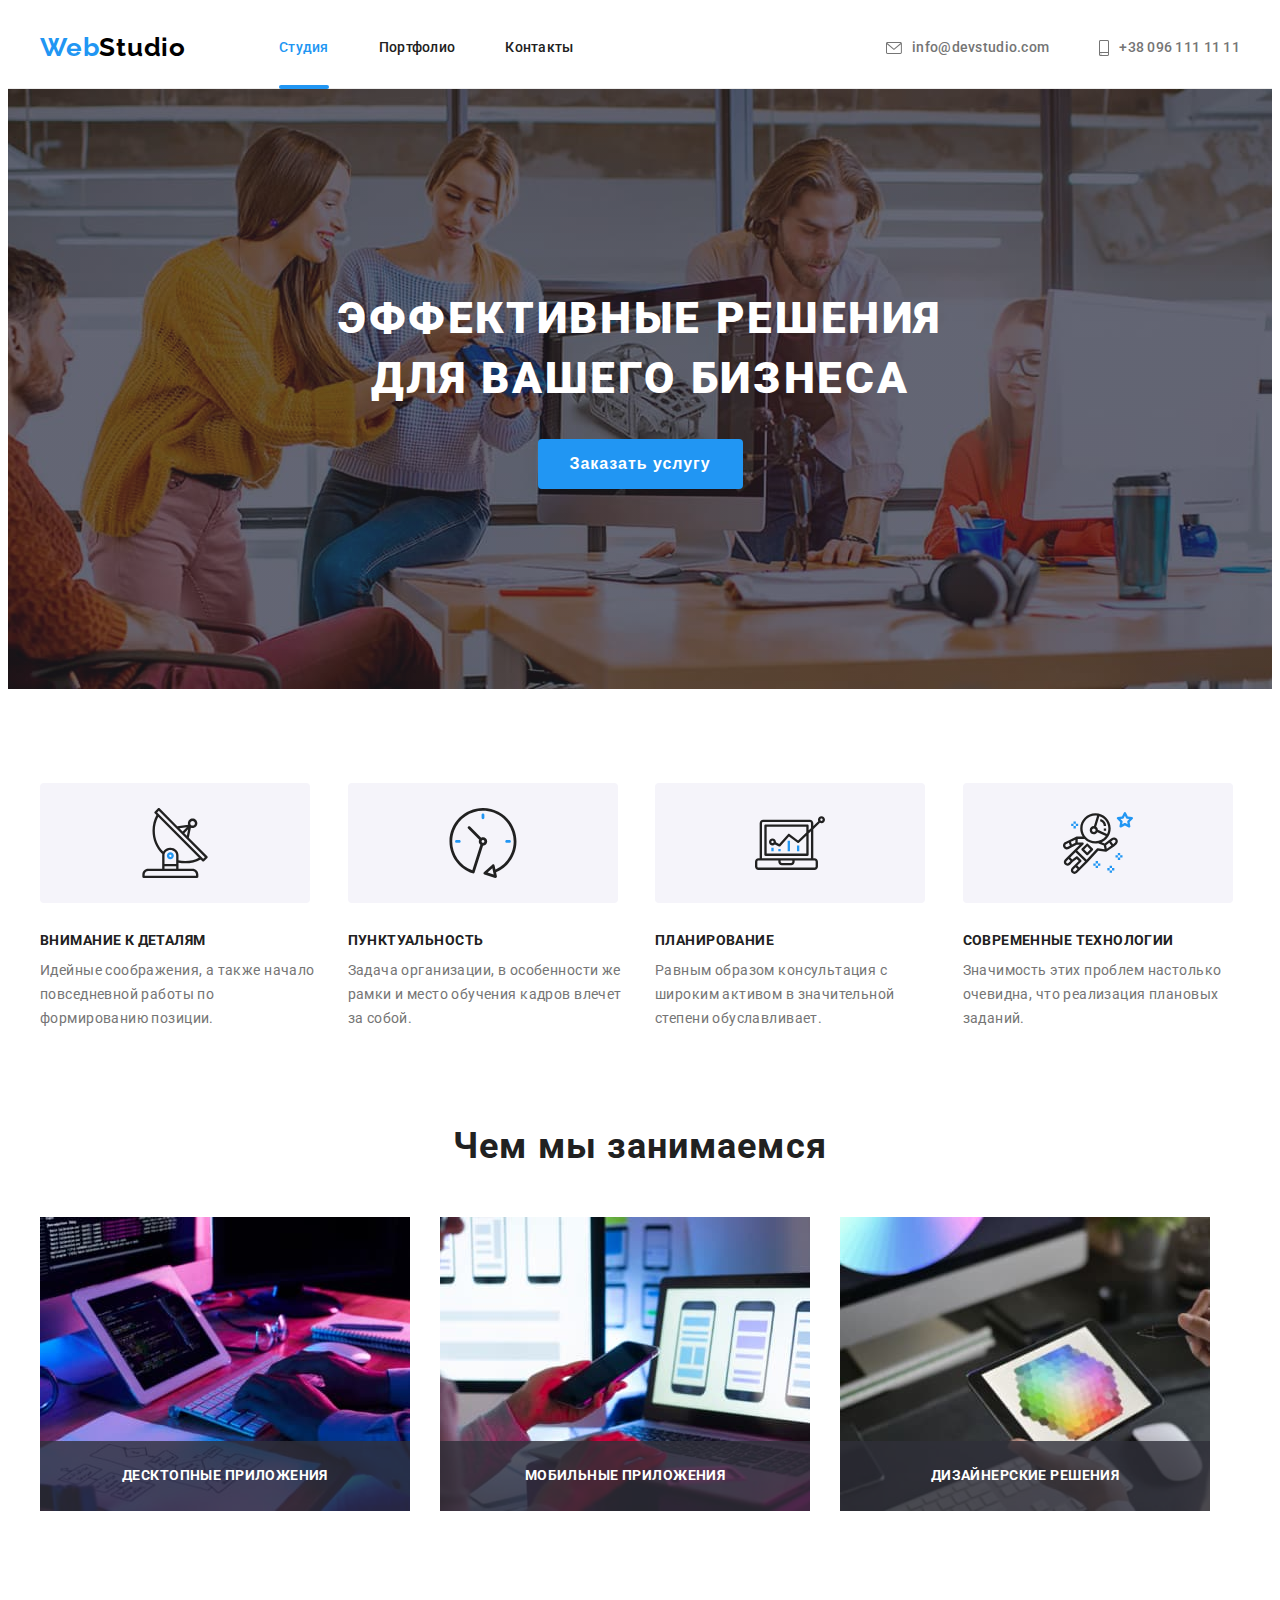
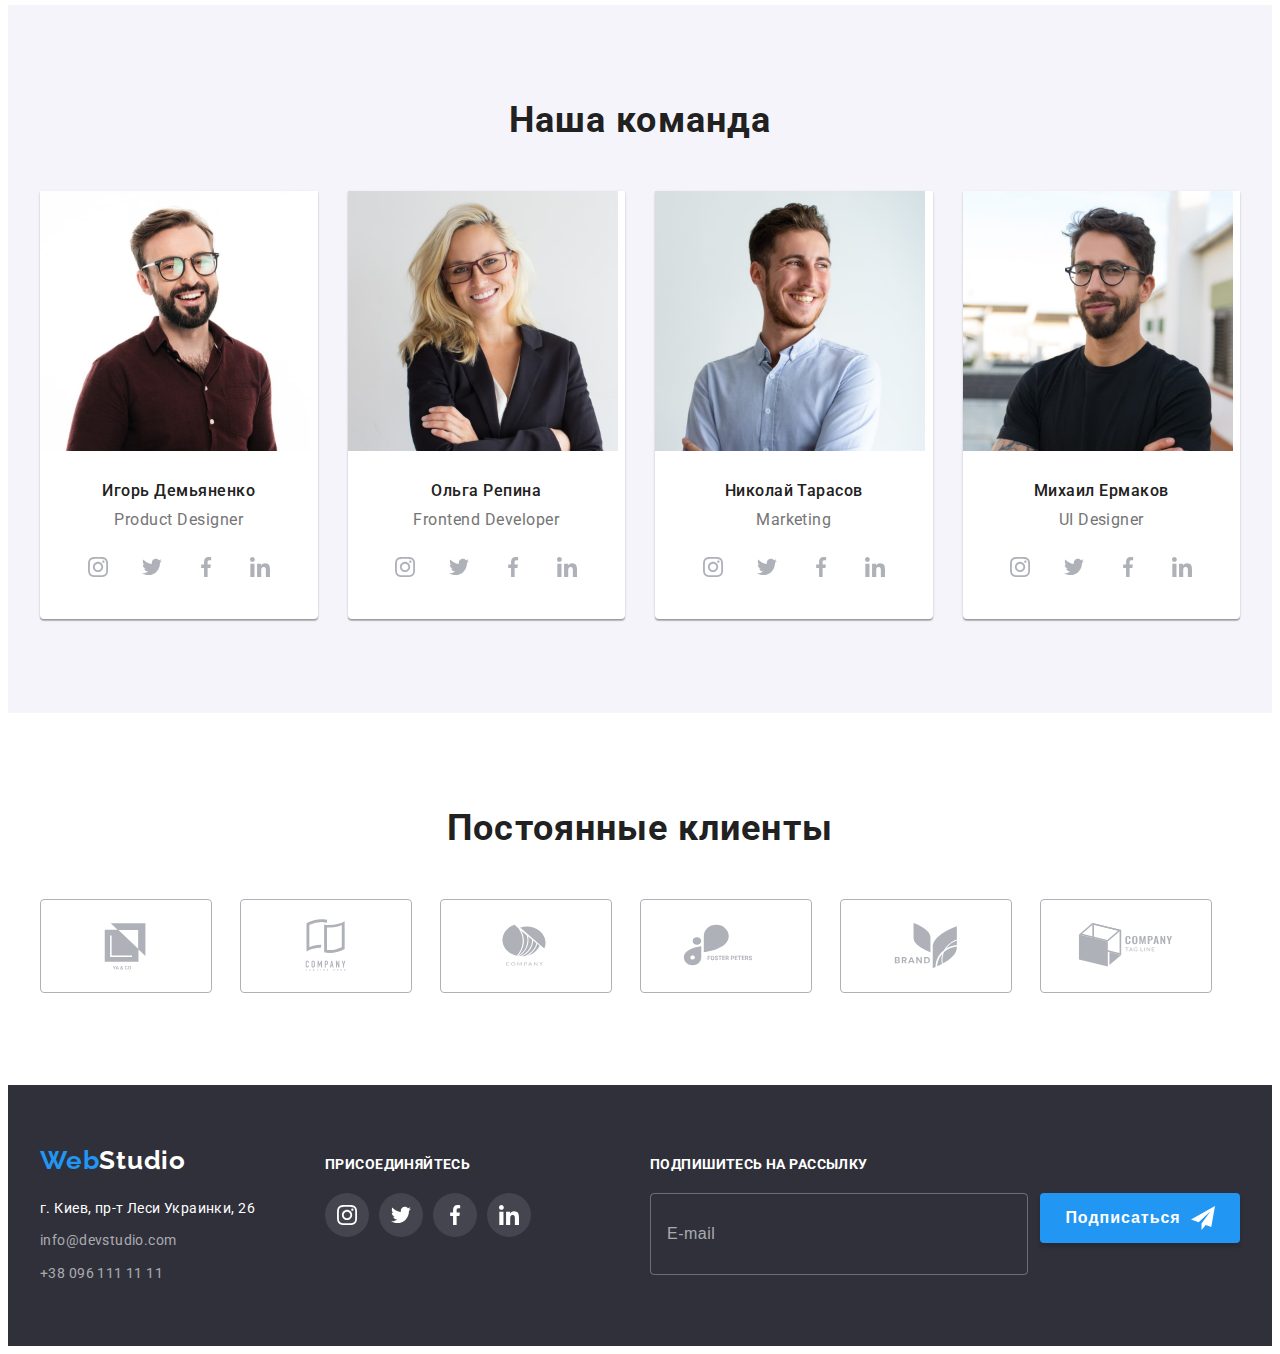
==== index.html @ 914896f3 "Добавляет Sass и BEM" ====
<!DOCTYPE html>
<html lang="ru">
  <head>
    <meta charset="UTF-8" />
    <meta http-equiv="X-UA-Compatible" content="IE=edge" />
    <meta name="viewport" content="width=device-width, initial-scale=1.0" />
    <title>Студия</title>
    <link rel="preconnect" href="https://fonts.googleapis.com" />
    <link rel="preconnect" href="https://fonts.gstatic.com" crossorigin />
    <link
      href="https://fonts.googleapis.com/css2?family=Raleway:wght@700&family=Roboto:wght@400;500;700;900&display=swap"
      rel="stylesheet"
    />
    <link
      rel="stylesheet"
      href="https://cdnjs.cloudflare.com/ajax/libs/modern-normalize/1.1.0/modern-normalize.min.css"
      integrity="sha512-wpPYUAdjBVSE4KJnH1VR1HeZfpl1ub8YT/NKx4PuQ5NmX2tKuGu6U/JRp5y+Y8XG2tV+wKQpNHVUX03MfMFn9Q=="
      crossorigin="anonymous"
      referrerpolicy="no-referrer"
    />

    <link rel="stylesheet" href="./css/main.min.css" />
  </head>
  <body>
    <!--Шапка сайта-->

    <header class="header">
      <div class="container header-container">
        <nav class="navigation">
          <a href="./index.html" lang="en" class="logo logo__header link">
            Web<span class="logo__header--black">Studio</span>
          </a>
          <ul class="navigation__list">
            <li class="navigation__item">
              <a class="navigation__link navigation__link--current link" href="./index.html"
                >Студия</a
              >
            </li>
            <li class="navigation__item">
              <a class="navigation__link link" href="./portfolio.html">Портфолио</a>
            </li>
            <li class="navigation__item">
              <a class="navigation__link link" href="">Контакты</a>
            </li>
          </ul>
        </nav>

        <ul class="contacts-header">
          <li class="contacts-header__item">
            <a class="contacts-header__link link" href="mailto:info@devstudio.com">
              <svg class="contacts-header__icon" width="16" height="12">
                <use href="./images/icons.svg#icon-envelope"></use>
              </svg>
              info@devstudio.com
            </a>
          </li>
          <li class="contacts-header__item">
            <a class="contacts-header__link link" href="tel:+380961111111">
              <svg class="contacts-header__icon" width="10" height="16">
                <use href="./images/icons.svg#icon-smartphone"></use>
              </svg>
              +38 096 111 11 11
            </a>
          </li>
        </ul>
      </div>
    </header>

    <main>
      <!--Герой-->
      <section class="hero">
        <div class="hero__container container">
          <h1 class="hero__title">Эффективные решения для вашего бизнеса</h1>
          <button class="hero__button btn" type="button" data-modal-open>Заказать услугу</button>
        </div>
      </section>

      <!--Наши преимущества-->
      <section class="advantage section">
        <div class="container">
          <h2 class="visually-hidden">Наши преимущества</h2>
          <ul class="advantage__list">
            <li class="advantage__item">
              <div class="advantage__thumb">
                <svg width="70" height="70">
                  <use href="./images/icons.svg#icon-antenna"></use>
                </svg>
              </div>

              <h3 class="advantage__title">Внимание к деталям</h3>
              <p class="advantage__text">
                Идейные соображения, а также начало повседневной работы по формированию позиции.
              </p>
            </li>
            <li class="advantage__item">
              <div class="advantage__thumb">
                <svg width="70" height="70">
                  <use href="./images/icons.svg#icon-clock"></use>
                </svg>
              </div>
              <h3 class="advantage__title">Пунктуальность</h3>
              <p class="advantage__text">
                Задача организации, в особенности же рамки и место обучения кадров влечет за собой.
              </p>
            </li>
            <li class="advantage__item">
              <div class="advantage__thumb">
                <svg width="70" height="70">
                  <use href="./images/icons.svg#icon-diagram"></use>
                </svg>
              </div>
              <h3 class="advantage__title">Планирование</h3>
              <p class="advantage__text">
                Равным образом консультация с широким активом в значительной степени обуславливает.
              </p>
            </li>
            <li class="advantage__item">
              <div class="advantage__thumb">
                <svg width="70" height="70">
                  <use href="./images/icons.svg#icon-astronaut"></use>
                </svg>
              </div>
              <h3 class="advantage__title">Современные технологии</h3>
              <p class="advantage__text">
                Значимость этих проблем настолько очевидна, что реализация плановых заданий.
              </p>
            </li>
          </ul>
        </div>
      </section>

      <!--Чем мы занимаемся-->
      <section class="activity section">
        <div class="container">
          <h2 class="activity__title title">Чем мы занимаемся</h2>
          <ul class="activity__list">
            <li class="activity__item">
              <div class="activity__thumb">
                <img
                  src="./images/img-1.jpg"
                  alt="Разработчик набирает код на клавиатуре"
                  width="370"
                  height="294"
                />

                <p class="activity__text">Десктопные приложения</p>
              </div>
            </li>
            <li class="activity__item">
              <div class="activity__thumb">
                <img
                  src="./images/img-2.jpg"
                  alt="Сотрудник работает с телефоном и ноутбуком"
                  width="370"
                  height="294"
                />

                <p class="activity__text">Мобильные приложения</p>
              </div>
            </li>
            <li class="activity__item">
              <div class="activity__thumb">
                <img
                  src="./images/img-3.jpg"
                  alt="Сотрудник работает с планшетом"
                  width="370"
                  height="294"
                />

                <p class="activity__text">Дизайнерские решения</p>
              </div>
            </li>
          </ul>
        </div>
      </section>

      <!--Наша команда-->
      <section class="team section">
        <div class="container">
          <h2 class="team__title title">Наша команда</h2>
          <ul class="employees">
            <li class="employees__item">
              <img
                src="./images/img-employee-1.jpg"
                alt="Сотрудник Игорь Демьяненко"
                width="270"
                height="260"
              />

              <div class="employees__wrapper">
                <h3 class="employees__title">Игорь Демьяненко</h3>
                <p class="employees__text" lang="en">Product Designer</p>
                <ul class="social">
                  <li class="social__item">
                    <a href="" class="social__link social__link--team link">
                      <svg class="social__icon" width="20" height="20">
                        <use href="./images/icons.svg#icon-instagram"></use>
                      </svg>
                    </a>
                  </li>
                  <li class="social__item">
                    <a href="" class="social__link social__link--team link">
                      <svg class="social__icon" width="20" height="20">
                        <use href="./images/icons.svg#icon-twitter"></use>
                      </svg>
                    </a>
                  </li>
                  <li class="social__item">
                    <a href="" class="social__link social__link--team link">
                      <svg class="social__icon" width="20" height="20">
                        <use href="./images/icons.svg#icon-facebook"></use>
                      </svg>
                    </a>
                  </li>
                  <li class="social__item">
                    <a href="" class="social__link social__link--team link">
                      <svg class="social__icon" width="20" height="20">
                        <use href="./images/icons.svg#icon-linkedin"></use>
                      </svg>
                    </a>
                  </li>
                </ul>
              </div>
            </li>

            <li class="employees__item">
              <img
                src="./images/img-employee-2.jpg"
                alt="Сотрудник Ольга Репина"
                width="270"
                height="260"
              />

              <div class="employees__wrapper">
                <h3 class="employees__title">Ольга Репина</h3>
                <p class="employees__text" lang="en">Frontend Developer</p>
                <ul class="social">
                  <li class="social__item">
                    <a href="" class="social__link social__link--team link">
                      <svg class="social__icon" width="20" height="20">
                        <use href="./images/icons.svg#icon-instagram"></use>
                      </svg>
                    </a>
                  </li>
                  <li class="social__item">
                    <a href="" class="social__link social__link--team link">
                      <svg class="social__icon" width="20" height="20">
                        <use href="./images/icons.svg#icon-twitter"></use>
                      </svg>
                    </a>
                  </li>
                  <li class="social__item">
                    <a href="" class="social__link social__link--team link">
                      <svg class="social__icon" width="20" height="20">
                        <use href="./images/icons.svg#icon-facebook"></use>
                      </svg>
                    </a>
                  </li>
                  <li class="social__item">
                    <a href="" class="social__link social__link--team link">
                      <svg class="social__icon" width="20" height="20">
                        <use href="./images/icons.svg#icon-linkedin"></use>
                      </svg>
                    </a>
                  </li>
                </ul>
              </div>
            </li>

            <li class="employees__item">
              <img
                src="./images/img-employee-3.jpg"
                alt="Сотрудник Николай Тарасов"
                width="270"
                height="260"
              />

              <div class="employees__wrapper">
                <h3 class="employees__title">Николай Тарасов</h3>
                <p class="employees__text" lang="en">Marketing</p>
                <ul class="social">
                  <li class="social__item">
                    <a href="" class="social__link social__link--team link">
                      <svg class="social__icon" width="20" height="20">
                        <use href="./images/icons.svg#icon-instagram"></use>
                      </svg>
                    </a>
                  </li>
                  <li class="social__item">
                    <a href="" class="social__link social__link--team link">
                      <svg class="social__icon" width="20" height="20">
                        <use href="./images/icons.svg#icon-twitter"></use>
                      </svg>
                    </a>
                  </li>
                  <li class="social__item">
                    <a href="" class="social__link social__link--team link">
                      <svg class="social__icon" width="20" height="20">
                        <use href="./images/icons.svg#icon-facebook"></use>
                      </svg>
                    </a>
                  </li>
                  <li class="social__item">
                    <a href="" class="social__link social__link--team link">
                      <svg class="social__icon" width="20" height="20">
                        <use href="./images/icons.svg#icon-linkedin"></use>
                      </svg>
                    </a>
                  </li>
                </ul>
              </div>
            </li>

            <li class="employees__item">
              <img
                src="./images/img-employee-4.jpg"
                alt="Сотрудник Михаил Ермаков"
                width="270"
                height="260"
              />
              <div class="employees__wrapper">
                <h3 class="employees__title">Михаил Ермаков</h3>
                <p class="employees__text" lang="en">UI Designer</p>
                <ul class="social">
                  <li class="social__item">
                    <a href="" class="social__link social__link--team link">
                      <svg class="social__icon" width="20" height="20">
                        <use href="./images/icons.svg#icon-instagram"></use>
                      </svg>
                    </a>
                  </li>
                  <li class="social__item">
                    <a href="" class="social__link social__link--team link">
                      <svg class="social__icon" width="20" height="20">
                        <use href="./images/icons.svg#icon-twitter"></use>
                      </svg>
                    </a>
                  </li>
                  <li class="social__item">
                    <a href="" class="social__link social__link--team link">
                      <svg class="social__icon" width="20" height="20">
                        <use href="./images/icons.svg#icon-facebook"></use>
                      </svg>
                    </a>
                  </li>
                  <li class="social__item">
                    <a href="" class="social__link social__link--team link">
                      <svg class="social__icon" width="20" height="20">
                        <use href="./images/icons.svg#icon-linkedin"></use>
                      </svg>
                    </a>
                  </li>
                </ul>
              </div>
            </li>
          </ul>
        </div>
      </section>
      <!--Постоянные клиенты-->
      <section class="clients section">
        <div class="container">
          <h2 class="clients__title title">Постоянные клиенты</h2>
          <ul class="clients__list">
            <li class="clients__item">
              <a class="clients__link link" href="">
                <svg class="clients__icon" width="106" height="60">
                  <use href="./images/icons.svg#icon-logo-one"></use>
                </svg>
              </a>
            </li>
            <li class="clients__item">
              <a class="clients__link link" href="">
                <svg class="clients__icon" width="106" height="60">
                  <use href="./images/icons.svg#icon-logo-two"></use>
                </svg>
              </a>
            </li>
            <li class="clients__item">
              <a class="clients__link link" href="">
                <svg class="clients__icon" width="106" height="60">
                  <use href="./images/icons.svg#icon-logo-three"></use>
                </svg>
              </a>
            </li>
            <li class="clients__item">
              <a class="clients__link link" href="">
                <svg class="clients__icon" width="106" height="60">
                  <use href="./images/icons.svg#icon-logo-four"></use>
                </svg>
              </a>
            </li>
            <li class="clients__item">
              <a class="clients__link link" href="">
                <svg class="clients__icon" width="106" height="60">
                  <use href="./images/icons.svg#icon-logo-five"></use>
                </svg>
              </a>
            </li>
            <li class="clients__item">
              <a class="clients__link link" href="">
                <svg class="clients__icon" width="106" height="60">
                  <use href="./images/icons.svg#icon-logo-six"></use>
                </svg>
              </a>
            </li>
          </ul>
        </div>
      </section>
    </main>

    <!--Футер-->
    <footer class="footer">
      <div class="footer__container container">
        <div class="address-block">
          <a class="logo logo__footer link" href="./index.html" lang="en">
            Web<span class="logo__footer--white">Studio</span>
          </a>
          <address>
            <ul class="address-block__list">
              <li class="address-block__item">
                <a class="address-block__link address-block__link--location link" href=""
                  >г. Киев, пр-т Леси Украинки, 26</a
                >
              </li>
              <li class="address-block__item">
                <a class="address-block__link link" href="mailto:info@devstudio.com"
                  >info@devstudio.com</a
                >
              </li>
              <li class="address-block__item">
                <a class="address-block__link link" href="tel:+380961111111">+38 096 111 11 11</a>
              </li>
            </ul>
          </address>
        </div>
        <div class="social-join-block">
          <p class="social-join-block__title">присоединяйтесь</p>
          <ul class="social">
            <li class="social__item">
              <a href="" class="social__link social__link--footer link">
                <svg class="social__icon" width="20" height="20">
                  <use href="./images/icons.svg#icon-instagram"></use>
                </svg>
              </a>
            </li>
            <li class="social__item">
              <a href="" class="social__link social__link--footer link">
                <svg class="social__icon" width="20" height="20">
                  <use href="./images/icons.svg#icon-twitter"></use>
                </svg>
              </a>
            </li>
            <li class="social__item">
              <a href="" class="social__link social__link--footer link">
                <svg class="social__icon" width="20" height="20">
                  <use href="./images/icons.svg#icon-facebook"></use>
                </svg>
              </a>
            </li>
            <li class="social__item">
              <a href="" class="social__link social__link--footer link">
                <svg class="social__icon" width="20" height="20">
                  <use href="./images/icons.svg#icon-linkedin"></use>
                </svg>
              </a>
            </li>
          </ul>
        </div>
        <div class="subscribe-block">
          <p class="subscribe-block__title">Подпишитесь на рассылку</p>

          <form action="#" class="subscribe-form">
            <input type="email" name="email" class="subscribe-form__input" placeholder="E-mail" />
            <button type="submit" class="subscribe-form__btn btn">
              Подписаться
              <svg class="subscribe-form__icon" width="24" height="24">
                <use href="./images/icons.svg#icon-send"></use>
              </svg>
            </button>
          </form>
        </div>
      </div>
    </footer>

    <!--MODAL WINDOW-->

    <div class="backdrop is-hidden" data-modal>
      <div class="modal">
        <button type="button" class="modal__btn-close" data-modal-close>
          <svg width="18" height="18">
            <use href="./images/icons.svg#icon-close"></use>
          </svg>
        </button>
        <p class="modal__title">Оставьте свои данные, мы вам перезвоним</p>
        <form action="#" class="form-modal">
          <label for="input-name" class="form-modal__label">Имя</label>
          <div class="form-modal__icon-wrap">
            <input type="text" name="name" id="input-name" class="form-modal__input" />
            <svg width="18" height="18" class="form-modal__input-icon">
              <use href="./images/icons.svg#icon-person"></use>
            </svg>
          </div>
          <label for="input-tel" class="form-modal__label">Телефон</label>
          <div class="form-modal__icon-wrap">
            <input type="tel" name="tel" id="input-tel" class="form-modal__input" />
            <svg width="18" height="18" class="form-modal__input-icon">
              <use href="./images/icons.svg#icon-phone"></use>
            </svg>
          </div>
          <label for="input-email" class="form-modal__label">Почта</label>
          <div class="form-modal__icon-wrap">
            <input type="email" name="email" id="input-email" class="form-modal__input" />
            <svg width="18" height="18" class="form-modal__input-icon">
              <use href="./images/icons.svg#icon-email"></use>
            </svg>
          </div>
          <label for="input-text-area" class="form-modal__label">Комментарий</label>
          <textarea
            name="text"
            id="input-text-area"
            class="form-modal__text-area"
            placeholder="Введите текст"
          ></textarea>

          <input
            type="checkbox"
            name="checkbox"
            id="modal-form-checkbox"
            class="form-modal__checkbox visually-hidden"
          />
          <label for="modal-form-checkbox" class="form-modal__checkbox-label"
            ><span
              ><svg width="16" height="15" class="form-modal__checkbox-icon">
                <use href="./images/icons.svg#icon-check"></use></svg></span
            >Соглашаюсь с рассылкой и принимаю&nbsp;<a href="" class="modal-contracts"
              >Условия договора</a
            ></label
          >

          <button type="submit" class="form-modal__btn btn">Отправить</button>
        </form>
      </div>
    </div>

    <script src="./js/modal.js"></script>
  </body>
</html>
---- css/main.min.css ----
h1,h2,h3,h4,h5,h6,p{margin:0}ul{margin:0;padding:0;list-style:none}img{display:block;max-width:100%;height:auto}button{cursor:pointer}.link{text-decoration:none}:root{--main-text-color: #212121;--secondary-text-color: #757575;--accent-color: #2196f3;--main-page-color: #ffffff;--first-section-color: #2f303a;--secondary-section-color: #f5f4fa;--footer-address-color: rgba(255, 255, 255, 0.6);--header-part-logo: #000000;--hover-main-btn: #188ce8;--header-border: #ececec;--portfolio-border: #eeeeee;--main-icon-color: #afb1b8;--footer-icon-bg: rgba(255, 255, 255, 0.1);--backdrop-bg-color: rgba(0, 0, 0, 0.2);--set-margin-card: 30px}.is-hidden{visibility:hidden;opacity:0;pointer-events:none}.visually-hidden{position:absolute;white-space:nowrap;width:1px;height:1px;overflow:hidden;border:0;padding:0;clip:rect(0 0 0 0);clip-path:inset(50%);margin:-1px}.logo{display:block;font-family:Raleway, sans-serif;font-weight:700;font-size:26px;line-height:1.2;letter-spacing:0.03em;color:var(--accent-color)}.btn{font-weight:700;font-size:16px;line-height:1.87;letter-spacing:0.06em;color:var(--main-page-color);background-color:var(--accent-color);border-radius:4px;border:none}.container{width:1200px;padding-left:15px;padding-right:15px;margin:0 auto}.section{padding-top:94px;padding-bottom:94px}.title{font-weight:700;font-size:36px;line-height:1.17;text-align:center;letter-spacing:0.03em}.social{display:flex;justify-content:center}.social__item{width:44px;height:44px;margin-right:10px}.social__item:last-child{margin-right:0}.social__link{width:100%;height:100%;border-radius:50%;display:flex;align-items:center;justify-content:center}.social__icon{fill:currentColor}.subscribe-form{display:flex}.subscribe-form__input{margin-right:12px;padding-left:16px;padding-top:15px;padding-bottom:15px;width:358px;height:50px;border:1px solid rgba(255,255,255,0.3);border-radius:4px;background-color:transparent;font-size:16px;line-height:1.25;letter-spacing:0.03em;color:var(--footer-address-color)}.subscribe-form__input::placeholder{font-size:16px;line-height:1.25;letter-spacing:0.03em;color:var(--footer-address-color)}.subscribe-form__btn{display:flex;align-items:center;justify-content:center;width:200px;height:50px;box-shadow:0px 4px 4px rgba(0,0,0,0.15);transition:background-color 250ms cubic-bezier(0.4, 0, 0.2, 1)}.subscribe-form__btn:hover,.subscribe-form__btn:focus{background-color:var(--hover-main-btn)}.subscribe-form__icon{margin-left:10px}.backdrop{position:fixed;top:0;left:0;width:100vw;height:100vh;background-color:var(--backdrop-bg-color);transition:visibility 250ms cubic-bezier(0.4, 0, 0.2, 1),opacity 250ms cubic-bezier(0.4, 0, 0.2, 1)}.backdrop.is-hidden .modal{transform:translate(-50%, -50%) scale(1.5)}.modal{position:absolute;top:50%;left:50%;transform:translate(-50%, -50%) scale(1);padding:40px;width:528px;height:581px;background-color:var(--main-page-color);box-shadow:0px 1px 3px rgba(0,0,0,0.12),0px 1px 1px rgba(0,0,0,0.14),0px 2px 1px rgba(0,0,0,0.2);border-radius:4px;transition:transform 250ms cubic-bezier(0.4, 0, 0.2, 1),opacity 250ms cubic-bezier(0.4, 0, 0.2, 1)}.modal__btn-close{position:absolute;top:8px;right:8px;width:30px;height:30px;border:1px solid rgba(0,0,0,0.1);border-radius:50%;background-color:transparent;display:flex;justify-content:center;align-items:center;transition:fill 250ms cubic-bezier(0.4, 0, 0.2, 1)}.modal__btn-close:hover,.modal__btn-close:focus{fill:var(--accent-color)}.modal__title{margin-bottom:12px;font-weight:700;font-size:20px;line-height:1.15;letter-spacing:0.03em;color:var(--main-text-color)}.form-modal{width:100%}.form-modal__label{display:block;margin-bottom:4px;font-size:12px;line-height:1.17;letter-spacing:0.01em;color:var(--secondary-text-color);cursor:pointer}.form-modal__icon-wrap{position:relative;margin-bottom:10px}.form-modal__input,.form-modal__text-area{display:block;width:100%;height:40px;padding:0;padding-right:42px;padding-left:42px;border:1px solid rgba(33,33,33,0.2);border-radius:4px;cursor:pointer;outline:none;color:var(--main-text-color);font-size:14px;line-height:1.14;letter-spacing:0.01em;transition:border-color 250ms cubic-bezier(0.4, 0, 0.2, 1)}.form-modal__input-icon{position:absolute;top:50%;transform:translateY(-50%);left:12px;fill:var(--main-text-color);transition:fill 250ms cubic-bezier(0.4, 0, 0.2, 1)}.form-modal__text-area{margin-bottom:20px;height:120px;padding:12px 16px;resize:none}.form-modal__text-area::placeholder{color:rgba(117,117,117,0.5)}.form-modal__input:focus,.form-modal__text-area:focus{border-color:var(--accent-color)}.form-modal__input:focus+.form-modal__input-icon{fill:var(--accent-color)}.form-modal__checkbox-label{display:flex;align-items:center;justify-content:center;margin-bottom:30px;font-size:14px;line-height:1.7;letter-spacing:0.03em;color:var(--secondary-text-color)}.form-modal__checkbox-label>span{display:flex;align-items:center;justify-content:center;margin-right:8px;width:16px;height:15px;border:2px solid var(--main-text-color);border-radius:2px}.modal-contracts{color:var(--accent-color);text-decoration-skip-ink:none}.form-modal__checkbox:focus+.form-modal__checkbox-label>span{border-color:var(--accent-color)}.form-modal__checkbox-icon{fill:transparent;transition:fill 250ms cubic-bezier(0.4, 0, 0.2, 1)}.form-modal__checkbox:checked+.form-modal__checkbox-label .form-modal__checkbox-icon{fill:var(--main-page-color)}.form-modal__checkbox-label>span{transition:background-color 250ms cubic-bezier(0.4, 0, 0.2, 1),border-color 250ms cubic-bezier(0.4, 0, 0.2, 1)}.form-modal__checkbox:checked+.form-modal__checkbox-label>span{outline:none;border-color:transparent;background-color:var(--accent-color)}.form-modal__btn{display:block;margin:0 auto;width:200px;height:50px;box-shadow:0px 4px 4px rgba(0,0,0,0.15);transition:background-color 250ms cubic-bezier(0.4, 0, 0.2, 1),box-shadow 250ms cubic-bezier(0.4, 0, 0.2, 1)}.form-modal__btn:hover,.form-modal__btn:focus{background-color:var(--hover-main-btn);box-shadow:0px 1px 3px rgba(0,0,0,0.12),0px 1px 1px rgba(0,0,0,0.14),0px 2px 1px rgba(0,0,0,0.2)}body{font-family:'Roboto', sans-serif;background-color:var(--main-page-color);color:var(--main-text-color)}.header{border-bottom:1px solid var(--header-border)}.header-container{display:flex}.navigation{display:flex;margin-right:auto}.logo__header{padding-top:24px;padding-bottom:25px;margin-right:93px}.logo__header--black{color:var(--header-part-logo)}.navigation__list{display:flex}.navigation__item{margin-right:50px}.navigation__item:last-child{margin-right:0}.navigation__link{display:block;padding-top:32px;padding-bottom:32px;color:currentColor;font-weight:500;font-size:14px;line-height:1.14;letter-spacing:0.02em;transition:color 250ms cubic-bezier(0.4, 0, 0.2, 1)}.navigation__link:hover,.navigation__link:focus{color:var(--accent-color)}.navigation__link--current{position:relative;color:var(--accent-color)}.navigation__link--current::after{content:'';position:absolute;left:0;bottom:-1px;width:100%;height:4px;border-radius:2px;background-color:var(--accent-color)}.contacts-header{display:flex}.contacts-header__item{margin-right:50px}.contacts-header__item:last-child{margin-right:0}.contacts-header__link{display:flex;align-items:center;padding-top:32px;padding-bottom:32px;font-weight:500;font-size:14px;line-height:1.14;letter-spacing:0.02em;color:var(--secondary-text-color);transition:color 250ms cubic-bezier(0.4, 0, 0.2, 1)}.contacts-header__link:hover,.contacts-header__link:focus{color:var(--accent-color)}.contacts-header__icon{margin-right:10px;fill:currentColor}.hero{display:flex;align-items:center;justify-content:center}.hero__container{width:1600px;height:600px;display:flex;flex-direction:column;align-items:center;justify-content:center;background-color:var(--first-section-color);background-image:linear-gradient(rgba(47,48,58,0.4), rgba(47,48,58,0.4)),url(../images/hero-bg.jpg);background-repeat:no-repeat;background-size:cover;background-position:center}.hero__title{font-weight:900;font-size:44px;line-height:1.36;letter-spacing:0.06em;text-transform:uppercase;color:var(--main-page-color);width:696px;text-align:center}.hero__button{margin-top:30px;padding:10px 32px;min-width:200px;height:50px;transition:background-color 250ms cubic-bezier(0.4, 0, 0.2, 1)}.hero__button:hover,.hero__button:focus{background-color:var(--hover-main-btn)}.advantage__list{display:flex;margin-right:-30px}.advantage__item{margin-right:30px;flex-basis:calc(100% / 4 - 30px)}.advantage__thumb{width:270px;height:120px;background-color:var(--secondary-section-color);display:flex;align-items:center;justify-content:center;border-radius:4px;margin-bottom:30px}.advantage__title{font-weight:700;font-size:14px;line-height:1.14;letter-spacing:0.03em;text-transform:uppercase;margin-bottom:10px}.advantage__text{font-size:14px;line-height:1.71;letter-spacing:0.03em;color:var(--secondary-text-color)}.activity{padding-top:0}.activity__title{margin-bottom:50px}.activity__list{display:flex;margin-right:calc(-1 * var(--set-margin-card))}.activity__item{margin-right:var(--set-margin-card);flex-basis:calc 33.33333%-var(--set-margin-card)}.activity__thumb{position:relative}.activity__text{position:absolute;bottom:0;left:0;display:flex;justify-content:center;align-items:center;width:100%;height:70px;font-weight:700;font-size:14px;line-height:1.14;letter-spacing:0.03em;text-transform:uppercase;text-align:center;color:var(--main-page-color);background-color:rgba(47,48,58,0.8)}.team{background-color:var(--secondary-section-color)}.team__title{margin-bottom:50px}.employees{display:flex;margin-right:calc(-1 * var(--set-margin-card))}.employees__item{margin-right:var(--set-margin-card);flex-basis:calc(100% / 3 - var(--set-margin-card));background-color:var(--main-page-color);box-shadow:0px 1px 3px rgba(0,0,0,0.12),0px 1px 1px rgba(0,0,0,0.14),0px 2px 1px rgba(0,0,0,0.2);border-radius:0px 0px 4px 4px}.employees__wrapper{padding:30px 32px}.employees__title{font-weight:500;font-size:16px;line-height:1.19;text-align:center;letter-spacing:0.03em;margin-bottom:10px}.employees__text{font-size:16px;line-height:1.19;text-align:center;letter-spacing:0.03em;color:var(--secondary-text-color);margin-bottom:16px}.social__link--team{color:var(--main-icon-color);transition:background-color 250ms cubic-bezier(0.4, 0, 0.2, 1),color 250ms cubic-bezier(0.4, 0, 0.2, 1)}.social__link--team:hover,.social__link--team:focus{background-color:var(--accent-color);color:var(--main-page-color)}.clients__title{margin-bottom:50px}.clients__list{display:flex}.clients__item{width:170px;height:92px;margin-right:30px}.clients__item:last-child{margin-right:0}.clients__link{display:flex;align-items:center;justify-content:center;width:100%;height:100%;border:1px solid var(--main-icon-color);border-radius:4px;color:var(--main-icon-color);transition:border-color 250ms cubic-bezier(0.4, 0, 0.2, 1),color 250ms cubic-bezier(0.4, 0, 0.2, 1)}.clients__link:hover,.clients__link:focus{color:var(--accent-color);border-color:var(--accent-color)}.clients__icon{fill:currentColor}.footer{background-color:var(--first-section-color);padding-top:60px;padding-bottom:60px}.footer__container{display:flex;align-items:baseline}.address-block{margin-right:70px}.logo__footer{margin-bottom:20px}.logo__footer--white{color:var(--main-page-color)}.address-block__item{margin-bottom:9px}.address-block__item:last-child{margin-bottom:0}.address-block__link{font-style:normal;font-size:14px;line-height:1.71;letter-spacing:0.03em;color:var(--footer-address-color);transition:color 250ms cubic-bezier(0.4, 0, 0.2, 1)}.address-block__link:hover,.address-block__link:focus{color:var(--accent-color)}.address-block__link--location{color:var(--main-page-color)}.social-join-block{margin-right:auto}.social-join-block__title{font-weight:700;font-size:14px;line-height:1.14;letter-spacing:0.03em;text-transform:uppercase;color:var(--main-page-color);margin-bottom:20px}.footer-socials-list{display:flex}.social__link--footer{color:var(--main-page-color);background-color:var(--footer-icon-bg);transition:background-color 250ms cubic-bezier(0.4, 0, 0.2, 1)}.social__link--footer:hover,.social__link--footer:focus{background-color:var(--accent-color)}.subscribe-block__title{font-weight:700;font-size:14px;line-height:1.14;letter-spacing:0.03em;text-transform:uppercase;color:var(--main-page-color);margin-bottom:20px}.examples-list-btn{display:flex;justify-content:center;margin-bottom:50px}.examples-btn-item{margin-right:8px}.examples-btn-item:last-child{margin-right:0}.examples-btn{font-family:inherit;font-weight:500;font-size:16px;line-height:1.62;letter-spacing:0.03em;background:var(--secondary-section-color);border-radius:4px;border:none;padding:6px 22px;transition:background-color 250ms cubic-bezier(0.4, 0, 0.2, 1),color 250ms cubic-bezier(0.4, 0, 0.2, 1),box-shadow 250ms cubic-bezier(0.4, 0, 0.2, 1)}.examples-btn:hover,.examples-btn:focus{background-color:var(--accent-color);color:var(--main-page-color);box-shadow:0px 3px 1px rgba(0,0,0,0.1),0px 1px 2px rgba(0,0,0,0.08),0px 2px 2px rgba(0,0,0,0.12)}.current-btn{background-color:var(--accent-color);color:var(--main-page-color);box-shadow:0px 3px 1px rgba(0,0,0,0.1),0px 1px 2px rgba(0,0,0,0.08),0px 2px 2px rgba(0,0,0,0.12)}.examples-list{display:flex;flex-wrap:wrap;margin-bottom:calc(-1 * var(--set-margin-card));margin-right:calc(-1 * var(--set-margin-card))}.example-item{margin-bottom:var(--set-margin-card);margin-right:var(--set-margin-card);flex-basis:calc(100% / 3 - var(--set-margin-card))}.example-link{display:block;transition:box-shadow 250ms cubic-bezier(0.4, 0, 0.2, 1)}.example-link:hover,.example-link:focus{box-shadow:0px 1px 1px rgba(0,0,0,0.12),0px 4px 4px rgba(0,0,0,0.06),1px 4px 6px rgba(0,0,0,0.16)}.example-thumb{position:relative;overflow:hidden}.example-thumb-text{position:absolute;left:0;top:0;transform:translateY(101%);padding:63px 24px;width:100%;height:100%;font-size:18px;line-height:1.6;letter-spacing:0.03em;color:var(--main-page-color);background-color:rgba(33,150,243,0.9);transition:transform 250ms cubic-bezier(0.4, 0, 0.2, 1)}.example-link:hover .example-thumb-text,.example-link:focus .example-thumb-text{transform:translateY(0)}.example-caption{padding:20px 24px;background-color:var(--main-page-color);border-right:1px solid var(--portfolio-border);border-left:1px solid var(--portfolio-border);border-bottom:1px solid var(--portfolio-border)}.example-title{color:var(--main-text-color);font-weight:700;font-size:18px;line-height:2;letter-spacing:0.06em}.example-text{font-size:16px;line-height:1.87;letter-spacing:0.03em;color:var(--secondary-text-color)}
/*# sourceMappingURL=main.min.css.map */
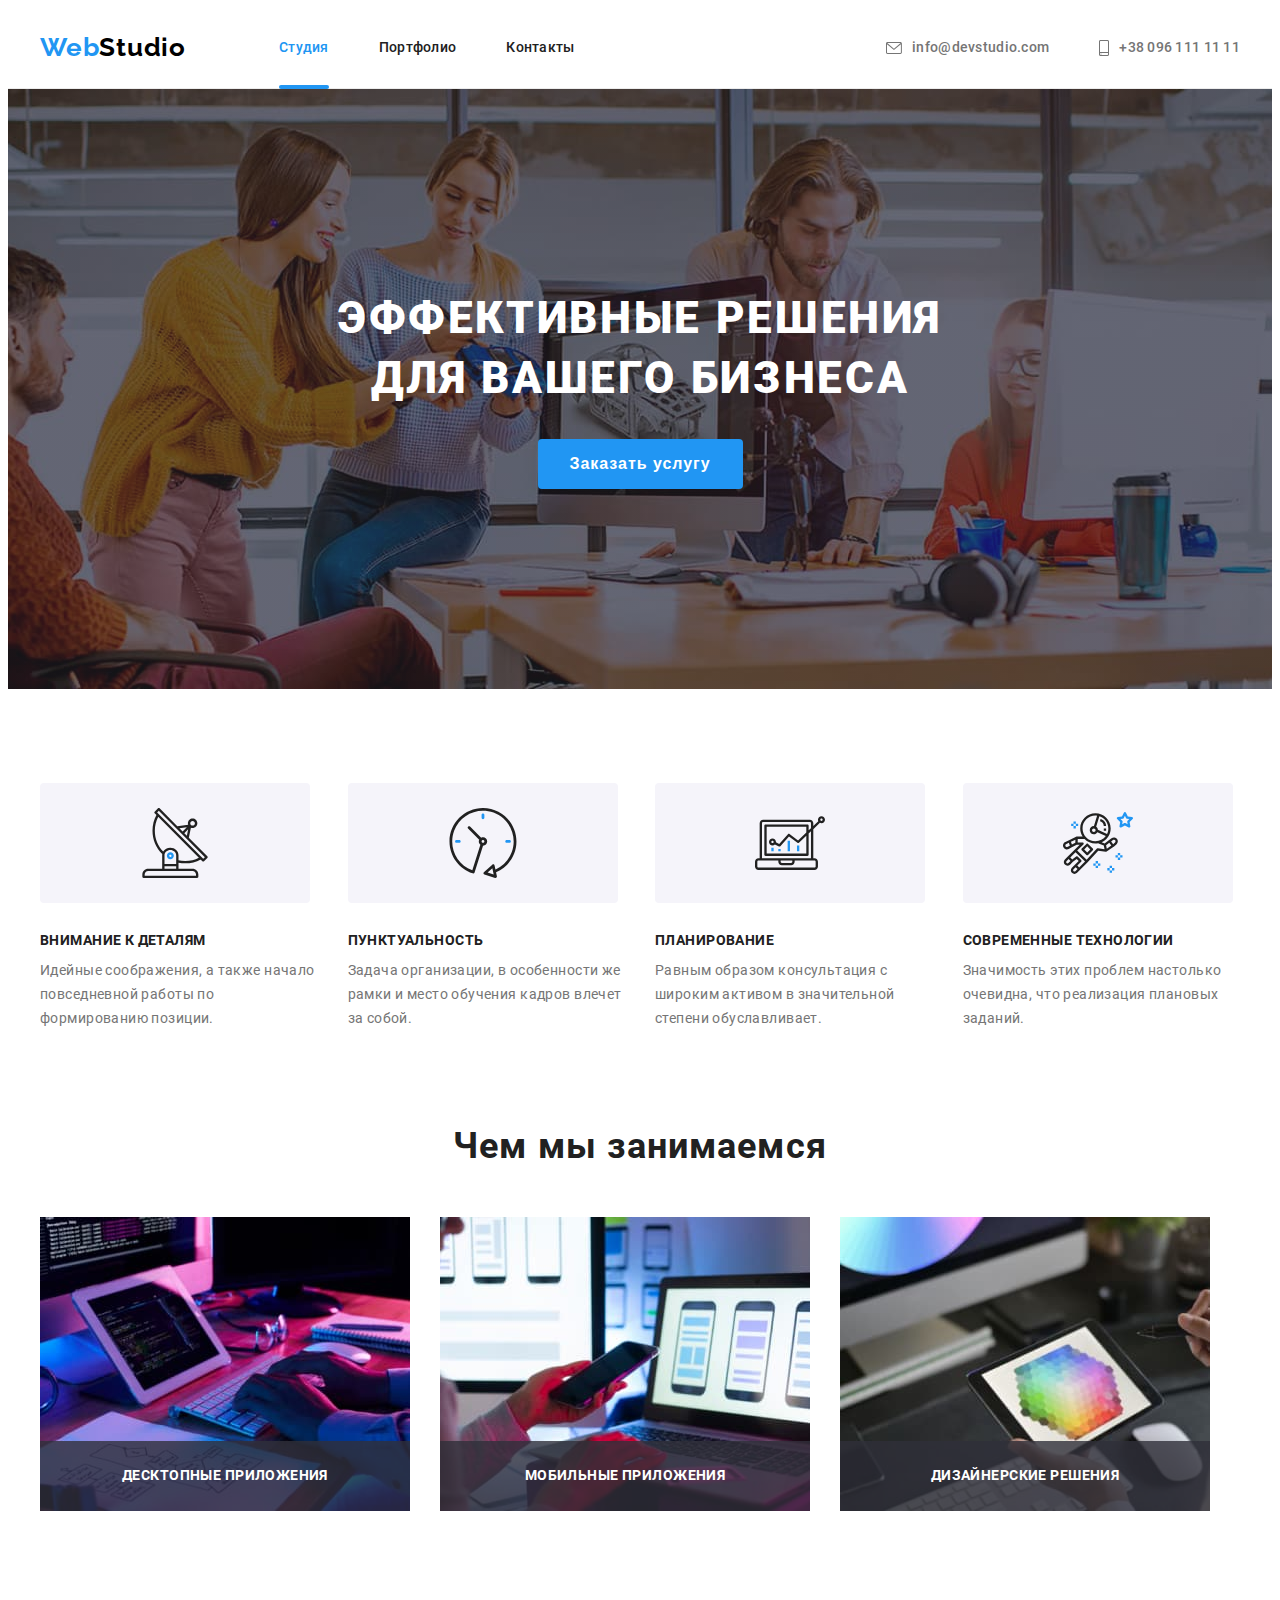
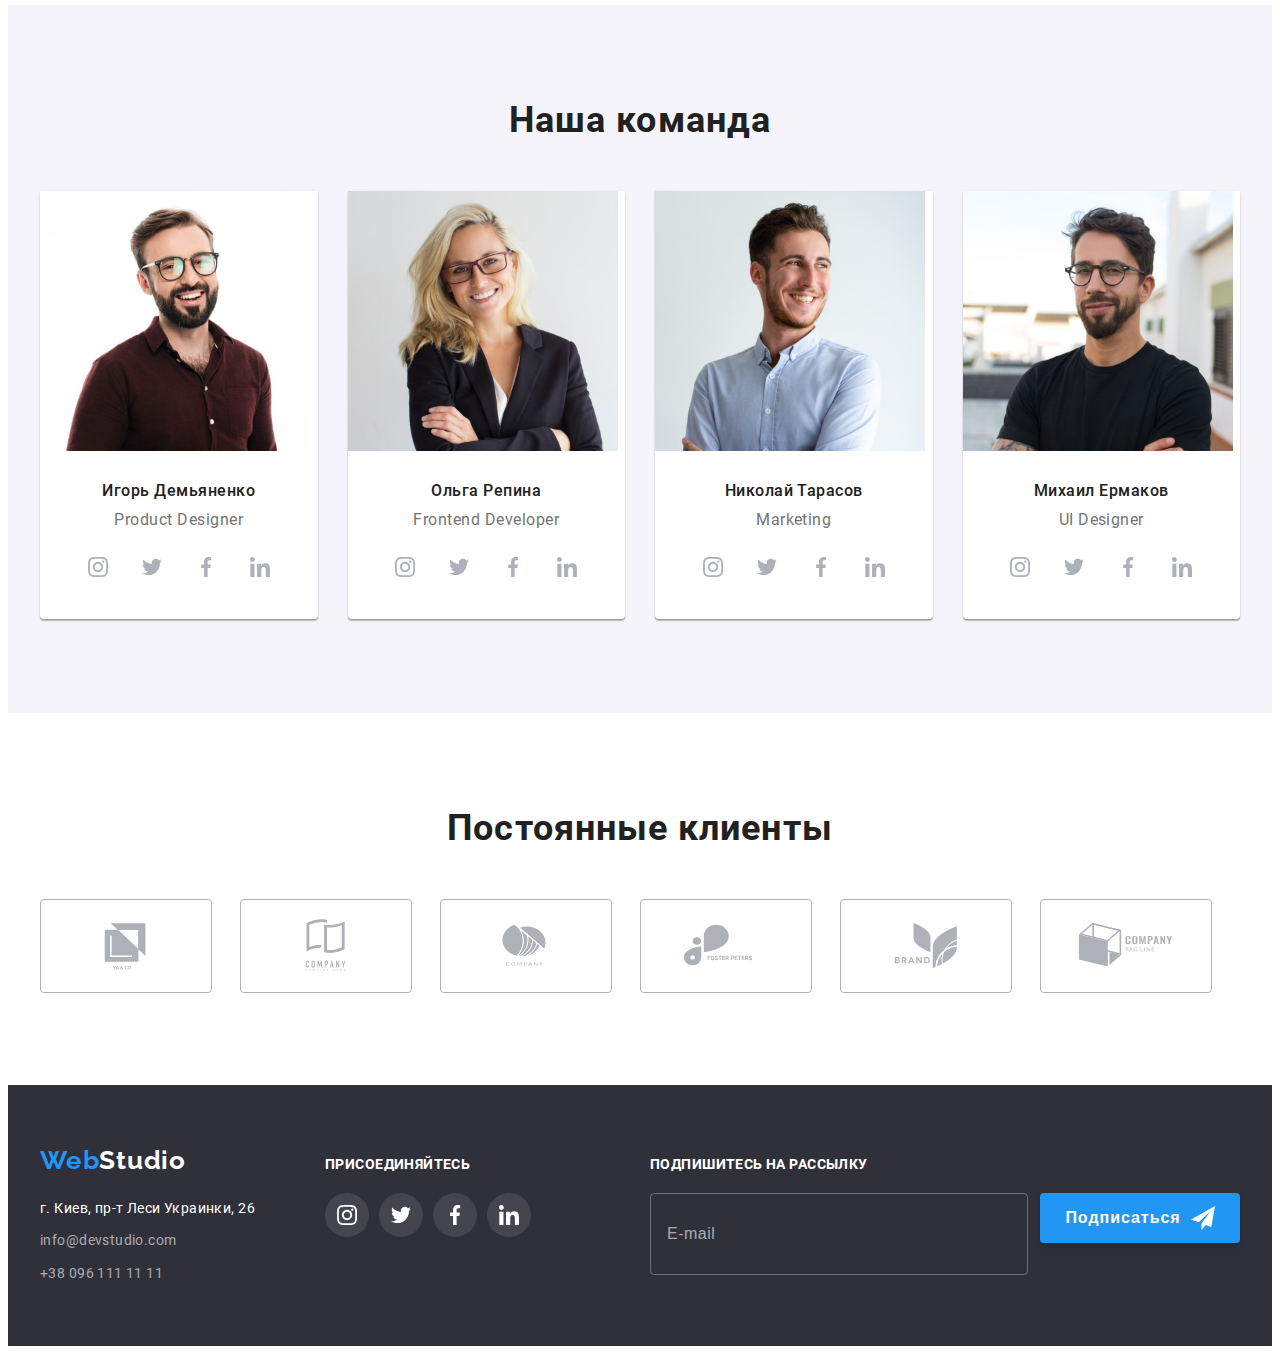
==== commit 45fd398a: "Делает правки в Sass и BEM" ====
--- a/index.html
+++ b/index.html
@@ -5,12 +5,6 @@
     <meta http-equiv="X-UA-Compatible" content="IE=edge" />
     <meta name="viewport" content="width=device-width, initial-scale=1.0" />
     <title>Студия</title>
-    <link rel="preconnect" href="https://fonts.googleapis.com" />
-    <link rel="preconnect" href="https://fonts.gstatic.com" crossorigin />
-    <link
-      href="https://fonts.googleapis.com/css2?family=Raleway:wght@700&family=Roboto:wght@400;500;700;900&display=swap"
-      rel="stylesheet"
-    />
     <link
       rel="stylesheet"
       href="https://cdnjs.cloudflare.com/ajax/libs/modern-normalize/1.1.0/modern-normalize.min.css"
@@ -25,12 +19,12 @@
     <!--Шапка сайта-->
 
     <header class="header">
-      <div class="container header-container">
+      <div class="container container--header">
         <nav class="navigation">
           <a href="./index.html" lang="en" class="logo logo__header link">
             Web<span class="logo__header--black">Studio</span>
           </a>
-          <ul class="navigation__list">
+          <ul class="navigation__list list">
             <li class="navigation__item">
               <a class="navigation__link navigation__link--current link" href="./index.html"
                 >Студия</a
@@ -45,9 +39,9 @@
           </ul>
         </nav>
 
-        <ul class="contacts-header">
+        <ul class="contacts-header list">
           <li class="contacts-header__item">
-            <a class="contacts-header__link link" href="mailto:info@devstudio.com">
+            <a class="choice-link contacts-header__link link" href="mailto:info@devstudio.com">
               <svg class="contacts-header__icon" width="16" height="12">
                 <use href="./images/icons.svg#icon-envelope"></use>
               </svg>
@@ -55,7 +49,7 @@
             </a>
           </li>
           <li class="contacts-header__item">
-            <a class="contacts-header__link link" href="tel:+380961111111">
+            <a class="choice-link contacts-header__link link" href="tel:+380961111111">
               <svg class="contacts-header__icon" width="10" height="16">
                 <use href="./images/icons.svg#icon-smartphone"></use>
               </svg>
@@ -69,7 +63,7 @@
     <main>
       <!--Герой-->
       <section class="hero">
-        <div class="hero__container container">
+        <div class="container container--hero">
           <h1 class="hero__title">Эффективные решения для вашего бизнеса</h1>
           <button class="hero__button btn" type="button" data-modal-open>Заказать услугу</button>
         </div>
@@ -79,7 +73,7 @@
       <section class="advantage section">
         <div class="container">
           <h2 class="visually-hidden">Наши преимущества</h2>
-          <ul class="advantage__list">
+          <ul class="advantage__list list">
             <li class="advantage__item">
               <div class="advantage__thumb">
                 <svg width="70" height="70">
@@ -133,7 +127,7 @@
       <section class="activity section">
         <div class="container">
           <h2 class="activity__title title">Чем мы занимаемся</h2>
-          <ul class="activity__list">
+          <ul class="activity__list list">
             <li class="activity__item">
               <div class="activity__thumb">
                 <img
@@ -178,7 +172,7 @@
       <section class="team section">
         <div class="container">
           <h2 class="team__title title">Наша команда</h2>
-          <ul class="employees">
+          <ul class="employees list">
             <li class="employees__item">
               <img
                 src="./images/img-employee-1.jpg"
@@ -190,7 +184,7 @@
               <div class="employees__wrapper">
                 <h3 class="employees__title">Игорь Демьяненко</h3>
                 <p class="employees__text" lang="en">Product Designer</p>
-                <ul class="social">
+                <ul class="social list">
                   <li class="social__item">
                     <a href="" class="social__link social__link--team link">
                       <svg class="social__icon" width="20" height="20">
@@ -234,7 +228,7 @@
               <div class="employees__wrapper">
                 <h3 class="employees__title">Ольга Репина</h3>
                 <p class="employees__text" lang="en">Frontend Developer</p>
-                <ul class="social">
+                <ul class="social list">
                   <li class="social__item">
                     <a href="" class="social__link social__link--team link">
                       <svg class="social__icon" width="20" height="20">
@@ -278,7 +272,7 @@
               <div class="employees__wrapper">
                 <h3 class="employees__title">Николай Тарасов</h3>
                 <p class="employees__text" lang="en">Marketing</p>
-                <ul class="social">
+                <ul class="social list">
                   <li class="social__item">
                     <a href="" class="social__link social__link--team link">
                       <svg class="social__icon" width="20" height="20">
@@ -321,7 +315,7 @@
               <div class="employees__wrapper">
                 <h3 class="employees__title">Михаил Ермаков</h3>
                 <p class="employees__text" lang="en">UI Designer</p>
-                <ul class="social">
+                <ul class="social list">
                   <li class="social__item">
                     <a href="" class="social__link social__link--team link">
                       <svg class="social__icon" width="20" height="20">
@@ -360,7 +354,7 @@
       <section class="clients section">
         <div class="container">
           <h2 class="clients__title title">Постоянные клиенты</h2>
-          <ul class="clients__list">
+          <ul class="clients__list list">
             <li class="clients__item">
               <a class="clients__link link" href="">
                 <svg class="clients__icon" width="106" height="60">
@@ -410,13 +404,13 @@
 
     <!--Футер-->
     <footer class="footer">
-      <div class="footer__container container">
+      <div class="container container--footer">
         <div class="address-block">
           <a class="logo logo__footer link" href="./index.html" lang="en">
             Web<span class="logo__footer--white">Studio</span>
           </a>
           <address>
-            <ul class="address-block__list">
+            <ul class="address-block__list list">
               <li class="address-block__item">
                 <a class="address-block__link address-block__link--location link" href=""
                   >г. Киев, пр-т Леси Украинки, 26</a
@@ -435,7 +429,7 @@
         </div>
         <div class="social-join-block">
           <p class="social-join-block__title">присоединяйтесь</p>
-          <ul class="social">
+          <ul class="social list">
             <li class="social__item">
               <a href="" class="social__link social__link--footer link">
                 <svg class="social__icon" width="20" height="20">
@@ -529,7 +523,7 @@
             class="form-modal__checkbox visually-hidden"
           />
           <label for="modal-form-checkbox" class="form-modal__checkbox-label"
-            ><span
+            ><span class="form-modal__icon-wrapper"
               ><svg width="16" height="15" class="form-modal__checkbox-icon">
                 <use href="./images/icons.svg#icon-check"></use></svg></span
             >Соглашаюсь с рассылкой и принимаю&nbsp;<a href="" class="modal-contracts"
--- a/css/main.min.css
+++ b/css/main.min.css
@@ -1,2 +1,2 @@
-h1,h2,h3,h4,h5,h6,p{margin:0}ul{margin:0;padding:0;list-style:none}img{display:block;max-width:100%;height:auto}button{cursor:pointer}.link{text-decoration:none}:root{--main-text-color: #212121;--secondary-text-color: #757575;--accent-color: #2196f3;--main-page-color: #ffffff;--first-section-color: #2f303a;--secondary-section-color: #f5f4fa;--footer-address-color: rgba(255, 255, 255, 0.6);--header-part-logo: #000000;--hover-main-btn: #188ce8;--header-border: #ececec;--portfolio-border: #eeeeee;--main-icon-color: #afb1b8;--footer-icon-bg: rgba(255, 255, 255, 0.1);--backdrop-bg-color: rgba(0, 0, 0, 0.2);--set-margin-card: 30px}.is-hidden{visibility:hidden;opacity:0;pointer-events:none}.visually-hidden{position:absolute;white-space:nowrap;width:1px;height:1px;overflow:hidden;border:0;padding:0;clip:rect(0 0 0 0);clip-path:inset(50%);margin:-1px}.logo{display:block;font-family:Raleway, sans-serif;font-weight:700;font-size:26px;line-height:1.2;letter-spacing:0.03em;color:var(--accent-color)}.btn{font-weight:700;font-size:16px;line-height:1.87;letter-spacing:0.06em;color:var(--main-page-color);background-color:var(--accent-color);border-radius:4px;border:none}.container{width:1200px;padding-left:15px;padding-right:15px;margin:0 auto}.section{padding-top:94px;padding-bottom:94px}.title{font-weight:700;font-size:36px;line-height:1.17;text-align:center;letter-spacing:0.03em}.social{display:flex;justify-content:center}.social__item{width:44px;height:44px;margin-right:10px}.social__item:last-child{margin-right:0}.social__link{width:100%;height:100%;border-radius:50%;display:flex;align-items:center;justify-content:center}.social__icon{fill:currentColor}.subscribe-form{display:flex}.subscribe-form__input{margin-right:12px;padding-left:16px;padding-top:15px;padding-bottom:15px;width:358px;height:50px;border:1px solid rgba(255,255,255,0.3);border-radius:4px;background-color:transparent;font-size:16px;line-height:1.25;letter-spacing:0.03em;color:var(--footer-address-color)}.subscribe-form__input::placeholder{font-size:16px;line-height:1.25;letter-spacing:0.03em;color:var(--footer-address-color)}.subscribe-form__btn{display:flex;align-items:center;justify-content:center;width:200px;height:50px;box-shadow:0px 4px 4px rgba(0,0,0,0.15);transition:background-color 250ms cubic-bezier(0.4, 0, 0.2, 1)}.subscribe-form__btn:hover,.subscribe-form__btn:focus{background-color:var(--hover-main-btn)}.subscribe-form__icon{margin-left:10px}.backdrop{position:fixed;top:0;left:0;width:100vw;height:100vh;background-color:var(--backdrop-bg-color);transition:visibility 250ms cubic-bezier(0.4, 0, 0.2, 1),opacity 250ms cubic-bezier(0.4, 0, 0.2, 1)}.backdrop.is-hidden .modal{transform:translate(-50%, -50%) scale(1.5)}.modal{position:absolute;top:50%;left:50%;transform:translate(-50%, -50%) scale(1);padding:40px;width:528px;height:581px;background-color:var(--main-page-color);box-shadow:0px 1px 3px rgba(0,0,0,0.12),0px 1px 1px rgba(0,0,0,0.14),0px 2px 1px rgba(0,0,0,0.2);border-radius:4px;transition:transform 250ms cubic-bezier(0.4, 0, 0.2, 1),opacity 250ms cubic-bezier(0.4, 0, 0.2, 1)}.modal__btn-close{position:absolute;top:8px;right:8px;width:30px;height:30px;border:1px solid rgba(0,0,0,0.1);border-radius:50%;background-color:transparent;display:flex;justify-content:center;align-items:center;transition:fill 250ms cubic-bezier(0.4, 0, 0.2, 1)}.modal__btn-close:hover,.modal__btn-close:focus{fill:var(--accent-color)}.modal__title{margin-bottom:12px;font-weight:700;font-size:20px;line-height:1.15;letter-spacing:0.03em;color:var(--main-text-color)}.form-modal{width:100%}.form-modal__label{display:block;margin-bottom:4px;font-size:12px;line-height:1.17;letter-spacing:0.01em;color:var(--secondary-text-color);cursor:pointer}.form-modal__icon-wrap{position:relative;margin-bottom:10px}.form-modal__input,.form-modal__text-area{display:block;width:100%;height:40px;padding:0;padding-right:42px;padding-left:42px;border:1px solid rgba(33,33,33,0.2);border-radius:4px;cursor:pointer;outline:none;color:var(--main-text-color);font-size:14px;line-height:1.14;letter-spacing:0.01em;transition:border-color 250ms cubic-bezier(0.4, 0, 0.2, 1)}.form-modal__input-icon{position:absolute;top:50%;transform:translateY(-50%);left:12px;fill:var(--main-text-color);transition:fill 250ms cubic-bezier(0.4, 0, 0.2, 1)}.form-modal__text-area{margin-bottom:20px;height:120px;padding:12px 16px;resize:none}.form-modal__text-area::placeholder{color:rgba(117,117,117,0.5)}.form-modal__input:focus,.form-modal__text-area:focus{border-color:var(--accent-color)}.form-modal__input:focus+.form-modal__input-icon{fill:var(--accent-color)}.form-modal__checkbox-label{display:flex;align-items:center;justify-content:center;margin-bottom:30px;font-size:14px;line-height:1.7;letter-spacing:0.03em;color:var(--secondary-text-color)}.form-modal__checkbox-label>span{display:flex;align-items:center;justify-content:center;margin-right:8px;width:16px;height:15px;border:2px solid var(--main-text-color);border-radius:2px}.modal-contracts{color:var(--accent-color);text-decoration-skip-ink:none}.form-modal__checkbox:focus+.form-modal__checkbox-label>span{border-color:var(--accent-color)}.form-modal__checkbox-icon{fill:transparent;transition:fill 250ms cubic-bezier(0.4, 0, 0.2, 1)}.form-modal__checkbox:checked+.form-modal__checkbox-label .form-modal__checkbox-icon{fill:var(--main-page-color)}.form-modal__checkbox-label>span{transition:background-color 250ms cubic-bezier(0.4, 0, 0.2, 1),border-color 250ms cubic-bezier(0.4, 0, 0.2, 1)}.form-modal__checkbox:checked+.form-modal__checkbox-label>span{outline:none;border-color:transparent;background-color:var(--accent-color)}.form-modal__btn{display:block;margin:0 auto;width:200px;height:50px;box-shadow:0px 4px 4px rgba(0,0,0,0.15);transition:background-color 250ms cubic-bezier(0.4, 0, 0.2, 1),box-shadow 250ms cubic-bezier(0.4, 0, 0.2, 1)}.form-modal__btn:hover,.form-modal__btn:focus{background-color:var(--hover-main-btn);box-shadow:0px 1px 3px rgba(0,0,0,0.12),0px 1px 1px rgba(0,0,0,0.14),0px 2px 1px rgba(0,0,0,0.2)}body{font-family:'Roboto', sans-serif;background-color:var(--main-page-color);color:var(--main-text-color)}.header{border-bottom:1px solid var(--header-border)}.header-container{display:flex}.navigation{display:flex;margin-right:auto}.logo__header{padding-top:24px;padding-bottom:25px;margin-right:93px}.logo__header--black{color:var(--header-part-logo)}.navigation__list{display:flex}.navigation__item{margin-right:50px}.navigation__item:last-child{margin-right:0}.navigation__link{display:block;padding-top:32px;padding-bottom:32px;color:currentColor;font-weight:500;font-size:14px;line-height:1.14;letter-spacing:0.02em;transition:color 250ms cubic-bezier(0.4, 0, 0.2, 1)}.navigation__link:hover,.navigation__link:focus{color:var(--accent-color)}.navigation__link--current{position:relative;color:var(--accent-color)}.navigation__link--current::after{content:'';position:absolute;left:0;bottom:-1px;width:100%;height:4px;border-radius:2px;background-color:var(--accent-color)}.contacts-header{display:flex}.contacts-header__item{margin-right:50px}.contacts-header__item:last-child{margin-right:0}.contacts-header__link{display:flex;align-items:center;padding-top:32px;padding-bottom:32px;font-weight:500;font-size:14px;line-height:1.14;letter-spacing:0.02em;color:var(--secondary-text-color);transition:color 250ms cubic-bezier(0.4, 0, 0.2, 1)}.contacts-header__link:hover,.contacts-header__link:focus{color:var(--accent-color)}.contacts-header__icon{margin-right:10px;fill:currentColor}.hero{display:flex;align-items:center;justify-content:center}.hero__container{width:1600px;height:600px;display:flex;flex-direction:column;align-items:center;justify-content:center;background-color:var(--first-section-color);background-image:linear-gradient(rgba(47,48,58,0.4), rgba(47,48,58,0.4)),url(../images/hero-bg.jpg);background-repeat:no-repeat;background-size:cover;background-position:center}.hero__title{font-weight:900;font-size:44px;line-height:1.36;letter-spacing:0.06em;text-transform:uppercase;color:var(--main-page-color);width:696px;text-align:center}.hero__button{margin-top:30px;padding:10px 32px;min-width:200px;height:50px;transition:background-color 250ms cubic-bezier(0.4, 0, 0.2, 1)}.hero__button:hover,.hero__button:focus{background-color:var(--hover-main-btn)}.advantage__list{display:flex;margin-right:-30px}.advantage__item{margin-right:30px;flex-basis:calc(100% / 4 - 30px)}.advantage__thumb{width:270px;height:120px;background-color:var(--secondary-section-color);display:flex;align-items:center;justify-content:center;border-radius:4px;margin-bottom:30px}.advantage__title{font-weight:700;font-size:14px;line-height:1.14;letter-spacing:0.03em;text-transform:uppercase;margin-bottom:10px}.advantage__text{font-size:14px;line-height:1.71;letter-spacing:0.03em;color:var(--secondary-text-color)}.activity{padding-top:0}.activity__title{margin-bottom:50px}.activity__list{display:flex;margin-right:calc(-1 * var(--set-margin-card))}.activity__item{margin-right:var(--set-margin-card);flex-basis:calc 33.33333%-var(--set-margin-card)}.activity__thumb{position:relative}.activity__text{position:absolute;bottom:0;left:0;display:flex;justify-content:center;align-items:center;width:100%;height:70px;font-weight:700;font-size:14px;line-height:1.14;letter-spacing:0.03em;text-transform:uppercase;text-align:center;color:var(--main-page-color);background-color:rgba(47,48,58,0.8)}.team{background-color:var(--secondary-section-color)}.team__title{margin-bottom:50px}.employees{display:flex;margin-right:calc(-1 * var(--set-margin-card))}.employees__item{margin-right:var(--set-margin-card);flex-basis:calc(100% / 3 - var(--set-margin-card));background-color:var(--main-page-color);box-shadow:0px 1px 3px rgba(0,0,0,0.12),0px 1px 1px rgba(0,0,0,0.14),0px 2px 1px rgba(0,0,0,0.2);border-radius:0px 0px 4px 4px}.employees__wrapper{padding:30px 32px}.employees__title{font-weight:500;font-size:16px;line-height:1.19;text-align:center;letter-spacing:0.03em;margin-bottom:10px}.employees__text{font-size:16px;line-height:1.19;text-align:center;letter-spacing:0.03em;color:var(--secondary-text-color);margin-bottom:16px}.social__link--team{color:var(--main-icon-color);transition:background-color 250ms cubic-bezier(0.4, 0, 0.2, 1),color 250ms cubic-bezier(0.4, 0, 0.2, 1)}.social__link--team:hover,.social__link--team:focus{background-color:var(--accent-color);color:var(--main-page-color)}.clients__title{margin-bottom:50px}.clients__list{display:flex}.clients__item{width:170px;height:92px;margin-right:30px}.clients__item:last-child{margin-right:0}.clients__link{display:flex;align-items:center;justify-content:center;width:100%;height:100%;border:1px solid var(--main-icon-color);border-radius:4px;color:var(--main-icon-color);transition:border-color 250ms cubic-bezier(0.4, 0, 0.2, 1),color 250ms cubic-bezier(0.4, 0, 0.2, 1)}.clients__link:hover,.clients__link:focus{color:var(--accent-color);border-color:var(--accent-color)}.clients__icon{fill:currentColor}.footer{background-color:var(--first-section-color);padding-top:60px;padding-bottom:60px}.footer__container{display:flex;align-items:baseline}.address-block{margin-right:70px}.logo__footer{margin-bottom:20px}.logo__footer--white{color:var(--main-page-color)}.address-block__item{margin-bottom:9px}.address-block__item:last-child{margin-bottom:0}.address-block__link{font-style:normal;font-size:14px;line-height:1.71;letter-spacing:0.03em;color:var(--footer-address-color);transition:color 250ms cubic-bezier(0.4, 0, 0.2, 1)}.address-block__link:hover,.address-block__link:focus{color:var(--accent-color)}.address-block__link--location{color:var(--main-page-color)}.social-join-block{margin-right:auto}.social-join-block__title{font-weight:700;font-size:14px;line-height:1.14;letter-spacing:0.03em;text-transform:uppercase;color:var(--main-page-color);margin-bottom:20px}.footer-socials-list{display:flex}.social__link--footer{color:var(--main-page-color);background-color:var(--footer-icon-bg);transition:background-color 250ms cubic-bezier(0.4, 0, 0.2, 1)}.social__link--footer:hover,.social__link--footer:focus{background-color:var(--accent-color)}.subscribe-block__title{font-weight:700;font-size:14px;line-height:1.14;letter-spacing:0.03em;text-transform:uppercase;color:var(--main-page-color);margin-bottom:20px}.examples-list-btn{display:flex;justify-content:center;margin-bottom:50px}.examples-btn-item{margin-right:8px}.examples-btn-item:last-child{margin-right:0}.examples-btn{font-family:inherit;font-weight:500;font-size:16px;line-height:1.62;letter-spacing:0.03em;background:var(--secondary-section-color);border-radius:4px;border:none;padding:6px 22px;transition:background-color 250ms cubic-bezier(0.4, 0, 0.2, 1),color 250ms cubic-bezier(0.4, 0, 0.2, 1),box-shadow 250ms cubic-bezier(0.4, 0, 0.2, 1)}.examples-btn:hover,.examples-btn:focus{background-color:var(--accent-color);color:var(--main-page-color);box-shadow:0px 3px 1px rgba(0,0,0,0.1),0px 1px 2px rgba(0,0,0,0.08),0px 2px 2px rgba(0,0,0,0.12)}.current-btn{background-color:var(--accent-color);color:var(--main-page-color);box-shadow:0px 3px 1px rgba(0,0,0,0.1),0px 1px 2px rgba(0,0,0,0.08),0px 2px 2px rgba(0,0,0,0.12)}.examples-list{display:flex;flex-wrap:wrap;margin-bottom:calc(-1 * var(--set-margin-card));margin-right:calc(-1 * var(--set-margin-card))}.example-item{margin-bottom:var(--set-margin-card);margin-right:var(--set-margin-card);flex-basis:calc(100% / 3 - var(--set-margin-card))}.example-link{display:block;transition:box-shadow 250ms cubic-bezier(0.4, 0, 0.2, 1)}.example-link:hover,.example-link:focus{box-shadow:0px 1px 1px rgba(0,0,0,0.12),0px 4px 4px rgba(0,0,0,0.06),1px 4px 6px rgba(0,0,0,0.16)}.example-thumb{position:relative;overflow:hidden}.example-thumb-text{position:absolute;left:0;top:0;transform:translateY(101%);padding:63px 24px;width:100%;height:100%;font-size:18px;line-height:1.6;letter-spacing:0.03em;color:var(--main-page-color);background-color:rgba(33,150,243,0.9);transition:transform 250ms cubic-bezier(0.4, 0, 0.2, 1)}.example-link:hover .example-thumb-text,.example-link:focus .example-thumb-text{transform:translateY(0)}.example-caption{padding:20px 24px;background-color:var(--main-page-color);border-right:1px solid var(--portfolio-border);border-left:1px solid var(--portfolio-border);border-bottom:1px solid var(--portfolio-border)}.example-title{color:var(--main-text-color);font-weight:700;font-size:18px;line-height:2;letter-spacing:0.06em}.example-text{font-size:16px;line-height:1.87;letter-spacing:0.03em;color:var(--secondary-text-color)}
+@font-face{font-family:'Raleway';font-style:normal;font-weight:700;src:url("../fonts/raleway-v22-latin_cyrillic-700.eot");src:local(""),url("../fonts/raleway-v22-latin_cyrillic-700.eot?#iefix") format("embedded-opentype"),url("../fonts/raleway-v22-latin_cyrillic-700.woff2") format("woff2"),url("../fonts/raleway-v22-latin_cyrillic-700.woff") format("woff"),url("../fonts/raleway-v22-latin_cyrillic-700.ttf") format("truetype"),url("../fonts/raleway-v22-latin_cyrillic-700.svg#Raleway") format("svg")}@font-face{font-family:'Roboto';font-style:normal;font-weight:400;src:url("../fonts/roboto-v29-latin_cyrillic-regular.eot");src:local(""),url("../fonts/roboto-v29-latin_cyrillic-regular.eot?#iefix") format("embedded-opentype"),url("../fonts/roboto-v29-latin_cyrillic-regular.woff2") format("woff2"),url("../fonts/roboto-v29-latin_cyrillic-regular.woff") format("woff"),url("../fonts/roboto-v29-latin_cyrillic-regular.ttf") format("truetype"),url("../fonts/roboto-v29-latin_cyrillic-regular.svg#Roboto") format("svg")}@font-face{font-family:'Roboto';font-style:normal;font-weight:500;src:url("../fonts/roboto-v29-latin_cyrillic-500.eot");src:local(""),url("../fonts/roboto-v29-latin_cyrillic-500.eot?#iefix") format("embedded-opentype"),url("../fonts/roboto-v29-latin_cyrillic-500.woff2") format("woff2"),url("../fonts/roboto-v29-latin_cyrillic-500.woff") format("woff"),url("../fonts/roboto-v29-latin_cyrillic-500.ttf") format("truetype"),url("../fonts/roboto-v29-latin_cyrillic-500.svg#Roboto") format("svg")}@font-face{font-family:'Roboto';font-style:normal;font-weight:700;src:url("../fonts/roboto-v29-latin_cyrillic-700.eot");src:local(""),url("../fonts/roboto-v29-latin_cyrillic-700.eot?#iefix") format("embedded-opentype"),url("../fonts/roboto-v29-latin_cyrillic-700.woff2") format("woff2"),url("../fonts/roboto-v29-latin_cyrillic-700.woff") format("woff"),url("../fonts/roboto-v29-latin_cyrillic-700.ttf") format("truetype"),url("../fonts/roboto-v29-latin_cyrillic-700.svg#Roboto") format("svg")}@font-face{font-family:'Roboto';font-style:normal;font-weight:900;src:url("../fonts/roboto-v29-latin_cyrillic-900.eot");src:local(""),url("../fonts/roboto-v29-latin_cyrillic-900.eot?#iefix") format("embedded-opentype"),url("../fonts/roboto-v29-latin_cyrillic-900.woff2") format("woff2"),url("../fonts/roboto-v29-latin_cyrillic-900.woff") format("woff"),url("../fonts/roboto-v29-latin_cyrillic-900.ttf") format("truetype"),url("../fonts/roboto-v29-latin_cyrillic-900.svg#Roboto") format("svg")}h1,h2,h3,h4,h5,h6,p{margin:0}ul{margin:0;padding:0;list-style:none}img{display:block;max-width:100%;height:auto}button{cursor:pointer}.link{text-decoration:none}input:-webkit-autofill,input:-webkit-autofill:hover,input:-webkit-autofill:focus,input:-webkit-autofill:active{transition:background-color 5000s ease-in-out 0s;-webkit-box-shadow:0 0 0px 1000px transparent inset}:root{--main-text-color: #212121;--secondary-text-color: #757575;--accent-color: #2196f3;--main-page-color: #ffffff;--first-section-color: #2f303a;--secondary-section-color: #f5f4fa;--footer-address-color: rgba(255, 255, 255, 0.6);--header-part-logo: #000000;--hover-main-btn: #188ce8;--header-border: #ececec;--portfolio-border: #eeeeee;--main-icon-color: #afb1b8;--footer-icon-bg: rgba(255, 255, 255, 0.1);--backdrop-bg-color: rgba(0, 0, 0, 0.2);--set-margin-card: 30px}.is-hidden{visibility:hidden;opacity:0;pointer-events:none}.visually-hidden{position:absolute;white-space:nowrap;width:1px;height:1px;overflow:hidden;border:0;padding:0;clip:rect(0 0 0 0);clip-path:inset(50%);margin:-1px}.logo{display:block;font-family:Raleway, sans-serif;font-weight:700;font-size:26px;line-height:1.2;letter-spacing:.03em;color:var(--accent-color)}.btn{display:block;font-weight:700;font-size:16px;line-height:1.87;letter-spacing:.06em;color:var(--main-page-color);background-color:var(--accent-color);border-radius:4px;border:none}.container{width:1200px;padding-left:15px;padding-right:15px;margin:0 auto}.section{padding-top:94px;padding-bottom:94px}.title{font-weight:700;font-size:36px;line-height:1.17;letter-spacing:.03em;text-align:center}.social{display:flex;justify-content:center}.social__item{width:44px;height:44px;margin-right:10px}.social__item:last-child{margin-right:0}.social__link{width:100%;height:100%;border-radius:50%;display:flex;justify-content:center;align-items:center}.social__icon{fill:currentColor}.subscribe-form{display:flex}.subscribe-form__input{margin-right:12px;padding-left:16px;padding-top:15px;padding-bottom:15px;width:358px;height:50px;border:1px solid rgba(255,255,255,0.3);border-radius:4px;background-color:transparent;font-weight:400;font-size:16px;line-height:1.25;letter-spacing:.03em;color:var(--footer-address-color)}.subscribe-form__input::placeholder{font-weight:400;font-size:16px;line-height:1.25;letter-spacing:.03em;color:var(--footer-address-color)}.subscribe-form__btn{display:flex;justify-content:center;align-items:center;width:200px;height:50px;box-shadow:0px 4px 4px rgba(0,0,0,0.15);transition:background-color 250ms cubic-bezier(0.4, 0, 0.2, 1)}.subscribe-form__btn:hover,.subscribe-form__btn:focus{background-color:var(--hover-main-btn)}.subscribe-form__icon{margin-left:10px}.subscribe-form__input:-webkit-autofill,.subscribe-form__input:-webkit-autofill:hover,.subscribe-form__input:-webkit-autofill:focus,.subscribe-form__input:-webkit-autofill:active{-webkit-text-fill-color:var(--footer-address-color)}body{font-family:'Roboto', sans-serif;background-color:var(--main-page-color);color:var(--main-text-color)}.header{border-bottom:1px solid var(--header-border)}.container--header{display:flex}.navigation{display:flex;margin-right:auto}.logo__header{padding-top:24px;padding-bottom:25px;margin-right:93px}.logo__header--black{color:var(--header-part-logo)}.navigation__list{display:flex}.navigation__item{margin-right:50px}.navigation__item:last-child{margin-right:0}.navigation__link{display:block;padding-top:32px;padding-bottom:32px;font-weight:500;font-size:14px;line-height:1.14;letter-spacing:.02em;color:currentColor;transition:color 250ms cubic-bezier(0.4, 0, 0.2, 1)}.navigation__link:hover,.navigation__link:focus{color:var(--accent-color)}.navigation__link--current{position:relative;color:var(--accent-color)}.navigation__link--current::after{content:'';position:absolute;left:0;bottom:-1px;width:100%;height:4px;border-radius:2px;background-color:var(--accent-color)}.contacts-header{display:flex}.contacts-header__item{margin-right:50px}.contacts-header__item:last-child{margin-right:0}.contacts-header__link{display:flex;align-items:center;padding-top:32px;padding-bottom:32px;font-weight:500;font-size:14px;line-height:1.14;letter-spacing:.02em;color:var(--secondary-text-color);transition:color 250ms cubic-bezier(0.4, 0, 0.2, 1)}.contacts-header__link:hover,.contacts-header__link:focus{color:var(--accent-color)}.contacts-header__icon{margin-right:10px;fill:currentColor}.hero{display:flex;justify-content:center;align-items:center}.container--hero{display:flex;justify-content:center;align-items:center;flex-direction:column;width:1600px;height:600px;background-color:var(--first-section-color);background-image:linear-gradient(rgba(47,48,58,0.4), rgba(47,48,58,0.4)),url(../images/hero-bg.jpg);background-repeat:no-repeat;background-size:cover;background-position:center}.hero__title{font-weight:900;font-size:44px;line-height:1.36;letter-spacing:.06em;color:var(--main-page-color);text-transform:uppercase;width:696px;text-align:center}.hero__button{margin-top:30px;padding:10px 32px;min-width:200px;height:50px;transition:background-color 250ms cubic-bezier(0.4, 0, 0.2, 1)}.hero__button:hover,.hero__button:focus{background-color:var(--hover-main-btn)}.advantage__list{display:flex;margin-right:-30px}.advantage__item{margin-right:30px;flex-basis:calc(100% / 4 - 30px)}.advantage__thumb{display:flex;justify-content:center;align-items:center;width:270px;height:120px;background-color:var(--secondary-section-color);border-radius:4px;margin-bottom:30px}.advantage__title{font-weight:700;font-size:14px;line-height:1.14;letter-spacing:.03em;text-transform:uppercase;margin-bottom:10px}.advantage__text{font-weight:400;font-size:14px;line-height:1.71;letter-spacing:.03em;color:var(--secondary-text-color)}.activity{padding-top:0}.activity__title{margin-bottom:50px}.activity__list{display:flex;margin-right:calc(-1 * var(--set-margin-card))}.activity__item{margin-right:var(--set-margin-card);flex-basis:calc 33.33333%-var(--set-margin-card)}.activity__thumb{position:relative}.activity__text{position:absolute;bottom:0;left:0;display:flex;justify-content:center;align-items:center;width:100%;height:70px;font-weight:700;font-size:14px;line-height:1.14;letter-spacing:.03em;color:var(--main-page-color);text-transform:uppercase;text-align:center;background-color:rgba(47,48,58,0.8)}.team{background-color:var(--secondary-section-color)}.team__title{margin-bottom:50px}.employees{display:flex;margin-right:calc(-1 * var(--set-margin-card))}.employees__item{margin-right:var(--set-margin-card);flex-basis:calc(100% / 3 - var(--set-margin-card));background-color:var(--main-page-color);box-shadow:0px 1px 3px rgba(0,0,0,0.12),0px 1px 1px rgba(0,0,0,0.14),0px 2px 1px rgba(0,0,0,0.2);border-radius:0px 0px 4px 4px}.employees__wrapper{padding:30px 32px}.employees__title{font-weight:500;font-size:16px;line-height:1.19;letter-spacing:.03em;text-align:center;margin-bottom:10px}.employees__text{font-weight:400;font-size:16px;line-height:1.19;letter-spacing:.03em;color:var(--secondary-text-color);text-align:center;margin-bottom:16px}.social__link--team{color:var(--main-icon-color);transition:background-color 250ms cubic-bezier(0.4, 0, 0.2, 1),color 250ms cubic-bezier(0.4, 0, 0.2, 1)}.social__link--team:hover,.social__link--team:focus{background-color:var(--accent-color);color:var(--main-page-color)}.clients__title{margin-bottom:50px}.clients__list{display:flex}.clients__item{width:170px;height:92px;margin-right:30px}.clients__item:last-child{margin-right:0}.clients__link{display:flex;justify-content:center;align-items:center;width:100%;height:100%;border:1px solid var(--main-icon-color);border-radius:4px;color:var(--main-icon-color);transition:border-color 250ms cubic-bezier(0.4, 0, 0.2, 1),color 250ms cubic-bezier(0.4, 0, 0.2, 1)}.clients__link:hover,.clients__link:focus{color:var(--accent-color);border-color:var(--accent-color)}.clients__icon{fill:currentColor}.footer{background-color:var(--first-section-color);padding-top:60px;padding-bottom:60px}.container--footer{display:flex;align-items:baseline}.address-block{margin-right:70px}.logo__footer{margin-bottom:20px}.logo__footer--white{color:var(--main-page-color)}.address-block__item{margin-bottom:9px}.address-block__item:last-child{margin-bottom:0}.address-block__link{font-weight:400;font-size:14px;line-height:1.71;letter-spacing:.03em;color:var(--footer-address-color);font-style:normal;transition:color 250ms cubic-bezier(0.4, 0, 0.2, 1)}.address-block__link:hover,.address-block__link:focus{color:var(--accent-color)}.address-block__link--location{color:var(--main-page-color)}.social-join-block{margin-right:auto}.social-join-block__title{font-weight:700;font-size:14px;line-height:1.14;letter-spacing:.03em;color:var(--main-page-color);text-transform:uppercase;margin-bottom:20px}.footer-socials-list{display:flex}.social__link--footer{color:var(--main-page-color);background-color:var(--footer-icon-bg);transition:background-color 250ms cubic-bezier(0.4, 0, 0.2, 1)}.social__link--footer:hover,.social__link--footer:focus{background-color:var(--accent-color)}.subscribe-block__title{font-weight:700;font-size:14px;line-height:1.14;letter-spacing:.03em;color:var(--main-page-color);text-transform:uppercase;margin-bottom:20px}.buttons-filters{display:flex;justify-content:center;margin-bottom:50px}.buttons-filters__item{margin-right:8px}.buttons-filters__item:last-child{margin-right:0}.buttons-filters__btn{font-weight:500;font-size:16px;line-height:1.62;letter-spacing:.03em;font-family:inherit;background:var(--secondary-section-color);border-radius:4px;border:none;padding:6px 22px;transition:background-color 250ms cubic-bezier(0.4, 0, 0.2, 1),color 250ms cubic-bezier(0.4, 0, 0.2, 1),box-shadow 250ms cubic-bezier(0.4, 0, 0.2, 1)}.buttons-filters__btn:hover,.buttons-filters__btn:focus{background-color:var(--accent-color);color:var(--main-page-color);box-shadow:0px 3px 1px rgba(0,0,0,0.1),0px 1px 2px rgba(0,0,0,0.08),0px 2px 2px rgba(0,0,0,0.12)}.current-btn{background-color:var(--accent-color);color:var(--main-page-color);box-shadow:0px 3px 1px rgba(0,0,0,0.1),0px 1px 2px rgba(0,0,0,0.08),0px 2px 2px rgba(0,0,0,0.12)}.examples-cards{display:flex;flex-wrap:wrap;margin-bottom:calc(-1 * var(--set-margin-card));margin-right:calc(-1 * var(--set-margin-card))}.examples-cards__item{margin-bottom:var(--set-margin-card);margin-right:var(--set-margin-card);flex-basis:calc(100% / 3 - var(--set-margin-card))}.examples-cards__link{display:block;transition:box-shadow 250ms cubic-bezier(0.4, 0, 0.2, 1)}.examples-cards__link:hover,.examples-cards__link:focus{box-shadow:0px 1px 1px rgba(0,0,0,0.12),0px 4px 4px rgba(0,0,0,0.06),1px 4px 6px rgba(0,0,0,0.16)}.examples-cards__thumb{position:relative;overflow:hidden}.examples-cards__text-overlay{position:absolute;left:0;top:0;transform:translateY(101%);padding:63px 24px;width:100%;height:100%;font-weight:400;font-size:18px;line-height:1.6;letter-spacing:.03em;color:var(--main-page-color);background-color:rgba(33,150,243,0.9);transition:transform 250ms cubic-bezier(0.4, 0, 0.2, 1)}.examples-cards__link:hover .examples-cards__text-overlay,.examples-cards__link:focus .examples-cards__text-overlay{transform:translateY(0)}.examples-cards__caption{padding:20px 24px;background-color:var(--main-page-color);border-right:1px solid var(--portfolio-border);border-left:1px solid var(--portfolio-border);border-bottom:1px solid var(--portfolio-border)}.examples-cards__title{font-weight:700;font-size:18px;line-height:2;letter-spacing:.06em;color:var(--main-text-color)}.examples-cards__text{font-weight:400;font-size:16px;line-height:1.87;letter-spacing:.03em;color:var(--secondary-text-color)}.backdrop{position:fixed;top:0;left:0;width:100vw;height:100vh;background-color:var(--backdrop-bg-color);transition:visibility 250ms cubic-bezier(0.4, 0, 0.2, 1),opacity 250ms cubic-bezier(0.4, 0, 0.2, 1)}.backdrop.is-hidden .modal{transform:translate(-50%, -50%) scale(1.5)}.modal{position:absolute;top:50%;left:50%;transform:translate(-50%, -50%) scale(1);padding:40px;width:528px;height:581px;background-color:var(--main-page-color);box-shadow:0px 1px 3px rgba(0,0,0,0.12),0px 1px 1px rgba(0,0,0,0.14),0px 2px 1px rgba(0,0,0,0.2);border-radius:4px;transition:transform 250ms cubic-bezier(0.4, 0, 0.2, 1),opacity 250ms cubic-bezier(0.4, 0, 0.2, 1)}.modal__btn-close{position:absolute;top:8px;right:8px;display:flex;justify-content:center;align-items:center;width:30px;height:30px;border:1px solid rgba(0,0,0,0.1);border-radius:50%;background-color:transparent;transition:fill 250ms cubic-bezier(0.4, 0, 0.2, 1)}.modal__btn-close:hover,.modal__btn-close:focus{fill:var(--accent-color)}.modal__title{margin-bottom:12px;font-weight:700;font-size:20px;line-height:1.15;letter-spacing:.03em;color:var(--main-text-color)}.form-modal{width:100%}.form-modal__label{display:block;margin-bottom:4px;font-weight:400;font-size:12px;line-height:1.17;letter-spacing:.01em;color:var(--secondary-text-color);cursor:pointer}.form-modal__icon-wrap{position:relative;margin-bottom:10px}.form-modal__input,.form-modal__text-area{display:block;width:100%;height:40px;padding:0;padding-right:42px;padding-left:42px;border:1px solid rgba(33,33,33,0.2);border-radius:4px;cursor:pointer;outline:none;font-weight:400;font-size:14px;line-height:1.14;letter-spacing:.01em;transition:border-color 250ms cubic-bezier(0.4, 0, 0.2, 1)}.form-modal__input-icon{position:absolute;top:50%;transform:translateY(-50%);left:12px;fill:var(--main-text-color);transition:fill 250ms cubic-bezier(0.4, 0, 0.2, 1)}.form-modal__text-area{margin-bottom:20px;height:120px;padding:12px 16px;resize:none}.form-modal__text-area::placeholder{color:rgba(117,117,117,0.5)}.form-modal__input:focus,.form-modal__text-area:focus{border-color:var(--accent-color)}.form-modal__input:focus+.form-modal__input-icon{fill:var(--accent-color)}.form-modal__checkbox-label{display:flex;justify-content:center;align-items:center;font-weight:400;font-size:14px;line-height:1.7;letter-spacing:.03em;color:var(--secondary-text-color);margin-bottom:30px}.form-modal__icon-wrapper{display:flex;justify-content:center;align-items:center;margin-right:8px;width:16px;height:15px;border:2px solid var(--main-text-color);border-radius:2px}.modal-contracts{color:var(--accent-color);text-decoration-skip-ink:none}.form-modal__checkbox:focus+.form-modal__checkbox-label .form-modal__icon-wrapper{border-color:var(--accent-color)}.form-modal__checkbox-icon{fill:transparent;transition:fill 250ms cubic-bezier(0.4, 0, 0.2, 1)}.form-modal__checkbox:checked+.form-modal__checkbox-label .form-modal__checkbox-icon{fill:var(--main-page-color)}.form-modal__icon-wrapper{transition:background-color 250ms cubic-bezier(0.4, 0, 0.2, 1),border-color 250ms cubic-bezier(0.4, 0, 0.2, 1)}.form-modal__checkbox:checked+.form-modal__checkbox-label>.form-modal__icon-wrapper{outline:none;border-color:transparent;background-color:var(--accent-color)}.form-modal__btn{display:block;margin:0 auto;width:200px;height:50px;box-shadow:0px 4px 4px rgba(0,0,0,0.15);transition:background-color 250ms cubic-bezier(0.4, 0, 0.2, 1),box-shadow 250ms cubic-bezier(0.4, 0, 0.2, 1)}.form-modal__btn:hover,.form-modal__btn:focus{background-color:var(--hover-main-btn);box-shadow:0px 1px 3px rgba(0,0,0,0.12),0px 1px 1px rgba(0,0,0,0.14),0px 2px 1px rgba(0,0,0,0.2)}
 /*# sourceMappingURL=main.min.css.map */